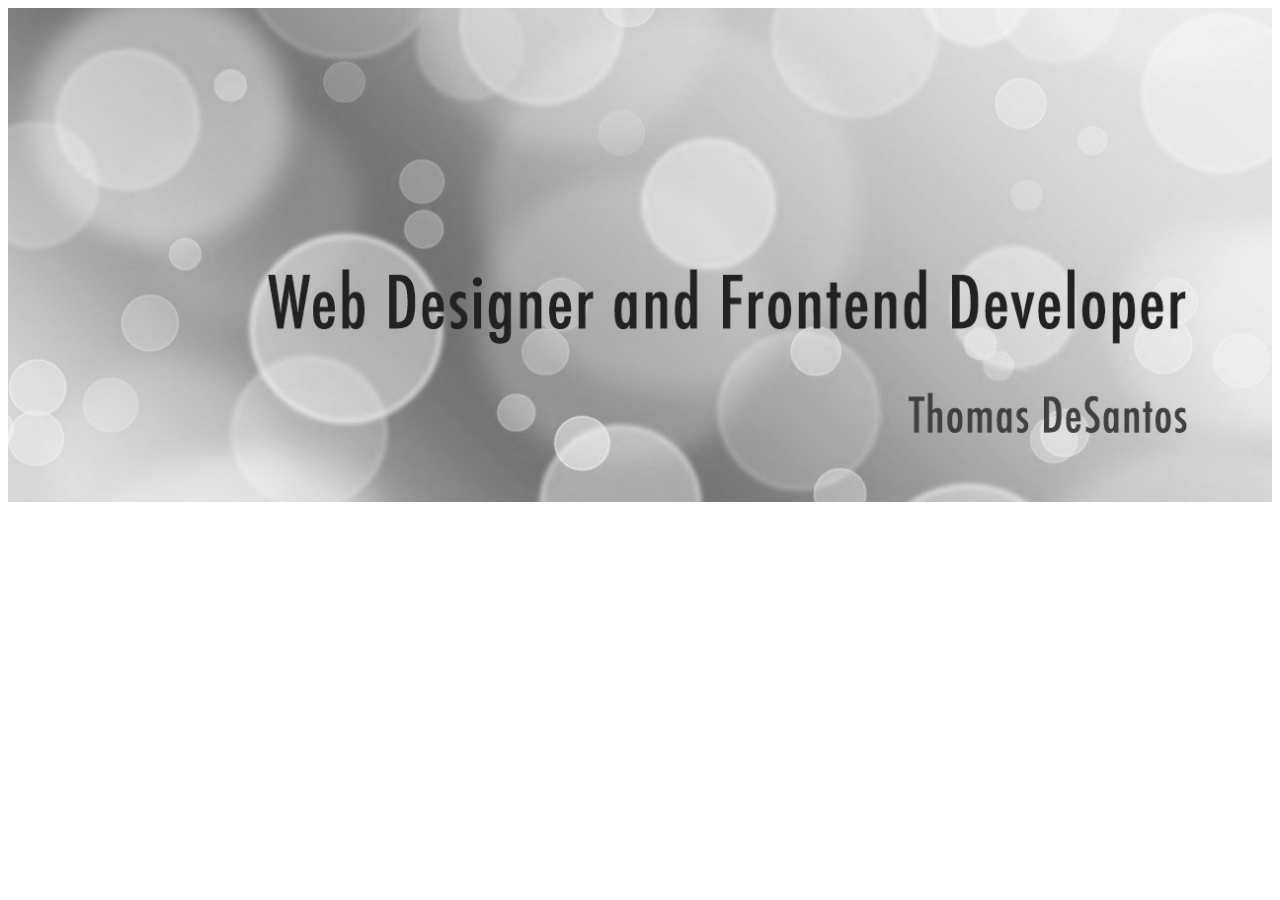
==== ice/ice5.html @ 0c8b063d "width" ====
<!DOCTYPE html>
<html lang="en">
<head>
    <meta charset="UTF-8">
    <meta name="viewport" content="width=device-width, initial-scale=1.0">
    <title>Web Designer and Frontend Developer</title>
    <link rel="stylesheet" href="ice5styles.css">
</head>
<body>
  <img src="images/icebanner.jpg" alt="grayscale bubbles image with text that says Web Designer and Frontend Developers">  
    
</body>
</html>
---- ice/ice5styles.css ----
img{width: 100%;}
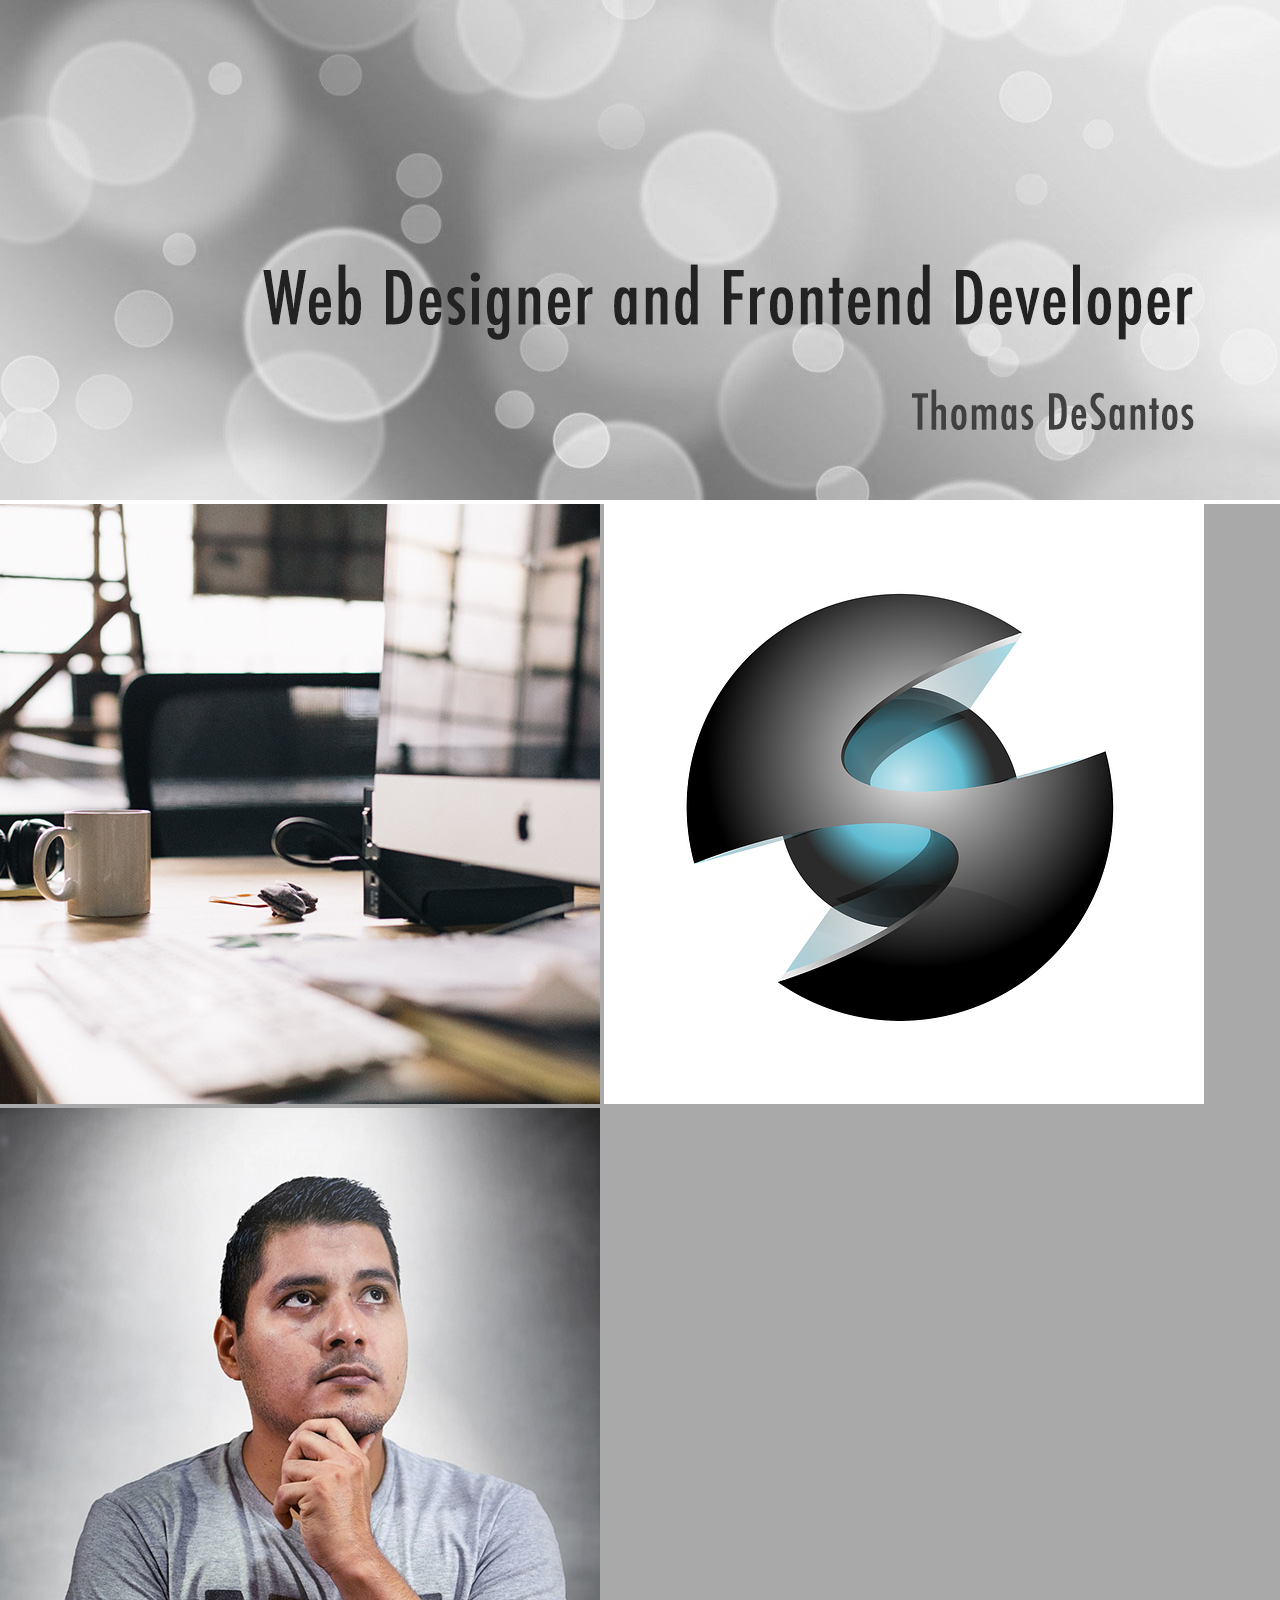
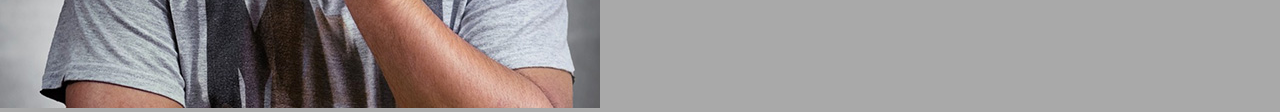
==== commit 7c5b7cca: "sync" ====
--- a/ice/ice5.html
+++ b/ice/ice5.html
@@ -7,7 +7,11 @@
     <link rel="stylesheet" href="ice5styles.css">
 </head>
 <body>
-  <img src="images/icebanner.jpg" alt="grayscale bubbles image with text that says Web Designer and Frontend Developers">  
-    
+  <img class="hero" src="images/icebanner.jpg" alt="grayscale bubbles image with text that says Web Designer and Frontend Developers">  
+    <div class="box">
+        <img src="images/w05_ice_image_desk.jpg" alt="icon image of a desk">
+        <img src="images/w05_ice_image_graphic.png" alt="icon image of a sherical graphic">
+        <img src="images/w05_ice_image_person.jpg" alt="icon image of a person in a thinking pose">
+    </div>
 </body>
 </html>--- a/ice/ice5styles.css
+++ b/ice/ice5styles.css
@@ -1 +1,4 @@
-img{width: 100%;}+body{margin: 0;}
+.hero{width: 100%;}
+.box{width: 100%; margin: 0;}
+.box{background-color: darkgray;}